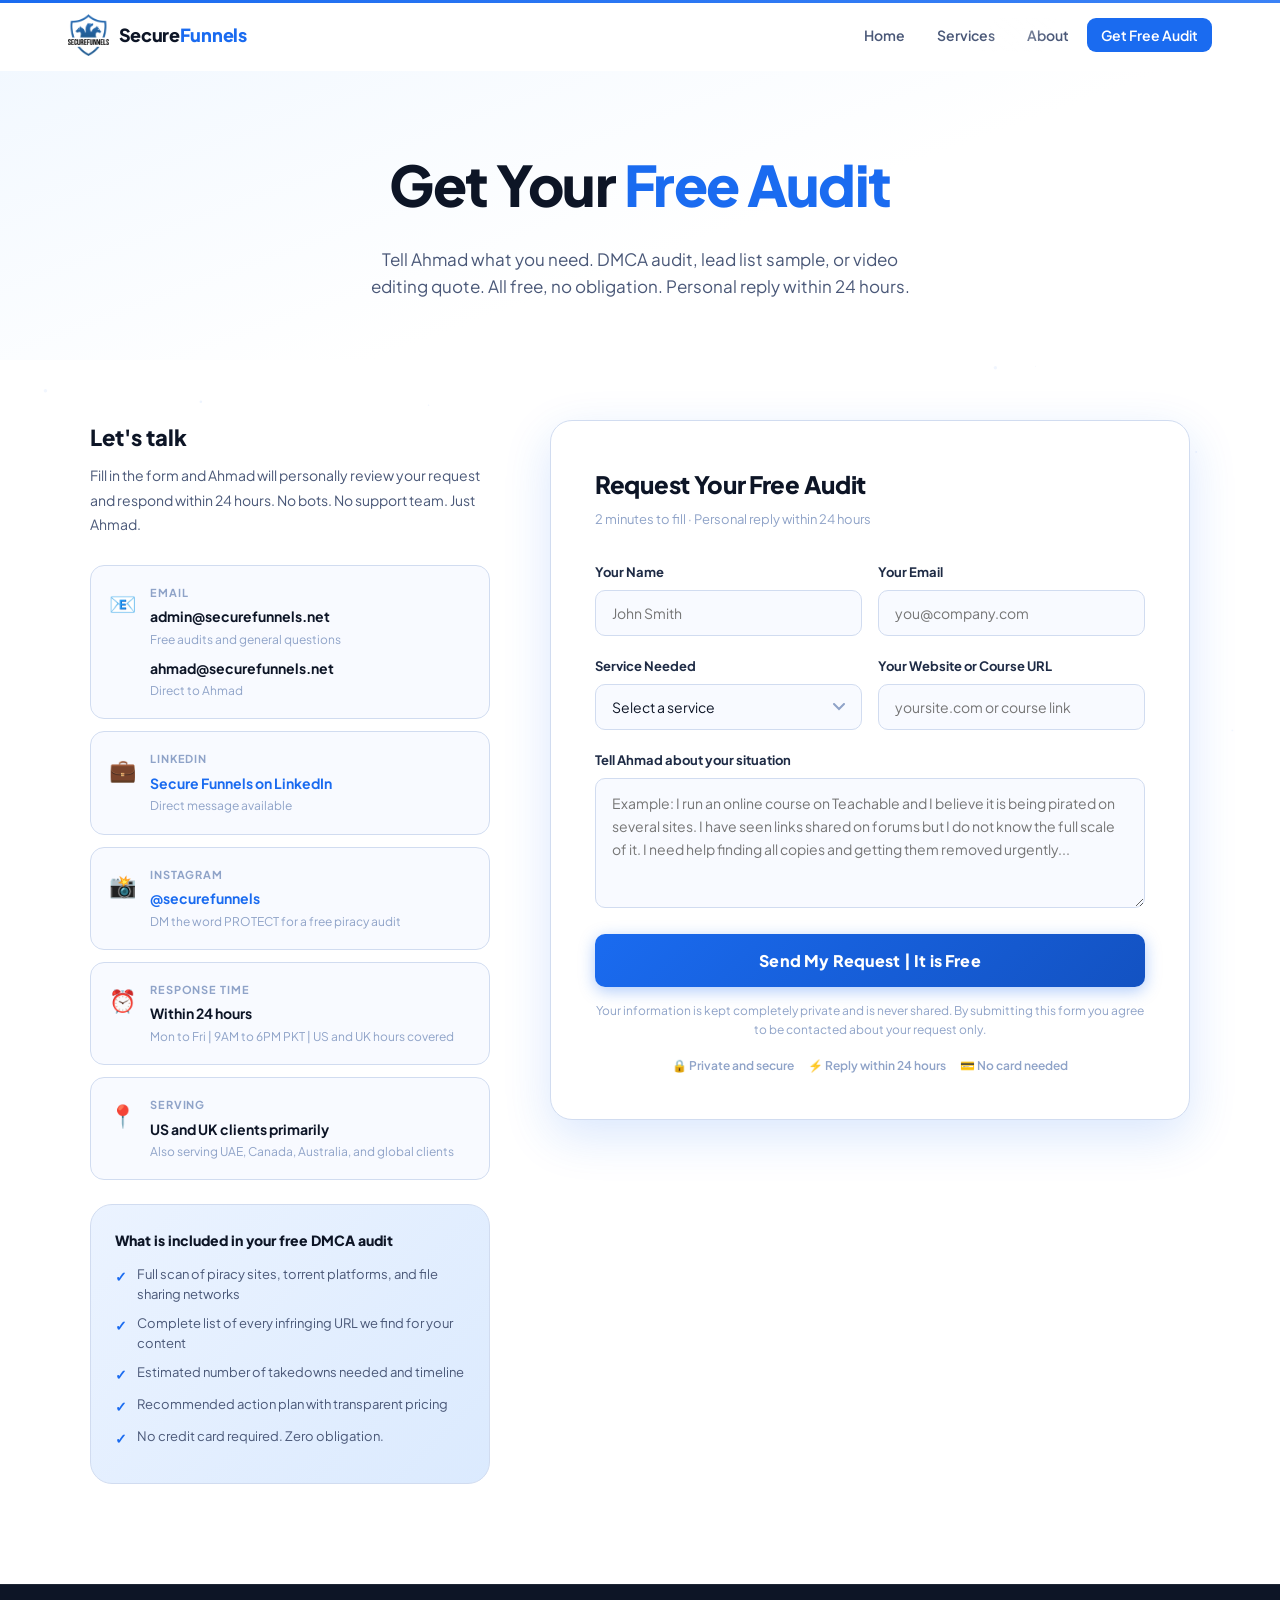
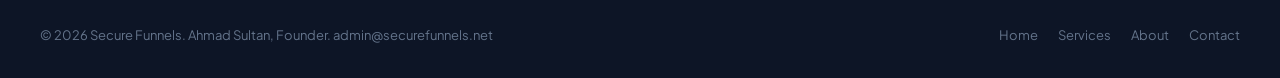
==== contact/index.html @ 9c3a679d "Add files via upload" ====
<!DOCTYPE html>
<html lang="en">
<head>
<meta charset="UTF-8"><meta name="viewport" content="width=device-width, initial-scale=1.0">
<title>Get Free Audit | Secure Funnels</title>
<link rel="canonical" href="https://securefunnels.net/contact/">
<link rel="icon" type="image/png" href="/static/img/favicon.png">
<link rel="apple-touch-icon" href="/static/img/apple-touch-icon.png">
<meta name="theme-color" content="#1A6BF0">
<meta property="og:type" content="website">
<meta property="og:site_name" content="Secure Funnels">
<meta property="og:title" content="Get Free Audit | Secure Funnels">
<meta property="og:description" content="Contact Ahmad Sultan at Secure Funnels. Get a free DMCA audit, request a lead list sample, or ask about video editing. Personal reply within 24 hours.">
<meta property="og:url" content="https://securefunnels.net/contact/">
<meta property="og:image" content="https://securefunnels.net/static/img/og-image.jpg">
<meta name="twitter:card" content="summary_large_image">
<link rel="stylesheet" href="/static/css/extra.css">

<meta name="description" content="Contact Ahmad Sultan at Secure Funnels. Get a free DMCA audit, request a lead list sample, or ask about video editing. Personal reply within 24 hours.">
<link href="https://fonts.googleapis.com/css2?family=Plus+Jakarta+Sans:wght@400;500;600;700;800;900&display=swap" rel="stylesheet">
<style>
:root{--blue:#1A6BF0;--blue-dark:#1352C2;--blue-mid:#3B82F6;--blue-light:#EBF3FF;--gray-50:#F8FAFF;--gray-100:#EEF2F8;--gray-200:#D1DCF0;--gray-400:#8FA3C8;--gray-600:#4A5878;--gray-800:#1E2B45;--dark:#0D1526;--radius:14px;--radius-lg:22px;--shadow:0 2px 12px rgba(26,107,240,0.08);--shadow-lg:0 16px 48px rgba(26,107,240,0.16)}
*,*::before,*::after{margin:0;padding:0;box-sizing:border-box}html{scroll-behavior:smooth}body{font-family:'Plus Jakarta Sans',sans-serif;color:var(--gray-800);background:#fff;overflow-x:hidden;line-height:1.6}a{text-decoration:none;color:inherit}img{max-width:100%;height:auto}
#nav{position:fixed;top:0;left:0;right:0;z-index:1000;background:rgba(255,255,255,0.95);backdrop-filter:blur(16px);border-bottom:1px solid transparent;transition:border-color .3s,box-shadow .3s}
#nav.scrolled{border-color:var(--gray-200);box-shadow:var(--shadow)}
.nav-wrap{max-width:1200px;margin:0 auto;padding:0 28px;display:flex;align-items:center;justify-content:space-between;height:70px}
.nav-logo img{height:42px}.nav-links{display:flex;align-items:center;gap:4px;list-style:none}
.nav-links a{font-size:14px;font-weight:600;color:var(--gray-600);padding:8px 14px;border-radius:8px;transition:all .2s}
.nav-links a:hover,.nav-links a.active{color:var(--blue);background:var(--blue-light)}
.nav-cta{background:var(--blue)!important;color:white!important;border-radius:9px!important}
.hamburger{display:none;background:none;border:none;padding:8px;cursor:pointer}
.hamburger span{display:block;width:22px;height:2px;background:var(--dark);margin:5px 0;border-radius:2px;transition:all .3s}
.mobile-nav{display:none;position:fixed;top:70px;left:0;right:0;background:white;border-bottom:1px solid var(--gray-200);padding:12px 20px 20px;z-index:999;flex-direction:column;gap:4px;box-shadow:var(--shadow-lg)}
.mobile-nav.open{display:flex}.mobile-nav a{padding:12px 16px;border-radius:8px;font-weight:600;color:var(--gray-800)}
.mobile-nav .m-cta{background:var(--blue);color:white!important;text-align:center;border-radius:9px;margin-top:8px}

.page-hero{padding:140px 28px 60px;background:linear-gradient(160deg,#F0F7FF 0%,#FFFFFF 60%);text-align:center}
.page-hero h1{font-size:clamp(30px,5vw,56px);font-weight:900;color:var(--dark);letter-spacing:-1.5px;margin-bottom:16px}
.page-hero h1 .hl{color:var(--blue)}
.page-hero p{font-size:17px;color:var(--gray-600);max-width:540px;margin:0 auto}

.contact-section{padding:60px 28px 100px}
.contact-grid{max-width:1100px;margin:0 auto;display:grid;grid-template-columns:1fr 1.6fr;gap:60px;align-items:start}

/* Left side */
.contact-info h3{font-size:22px;font-weight:800;color:var(--dark);margin-bottom:8px}
.contact-info p{font-size:14px;color:var(--gray-600);line-height:1.75;margin-bottom:28px}
.info-card{display:flex;align-items:flex-start;gap:14px;padding:18px;background:var(--gray-50);border:1.5px solid var(--gray-200);border-radius:var(--radius);margin-bottom:12px;transition:all .25s}
.info-card:hover{border-color:var(--blue);background:var(--blue-light)}
.info-icon{font-size:22px;flex-shrink:0;margin-top:2px}
.info-label{font-size:11px;font-weight:700;text-transform:uppercase;letter-spacing:.08em;color:var(--gray-400);margin-bottom:4px}
.info-val{font-size:14px;font-weight:700;color:var(--dark)}
.info-sub{font-size:12px;color:var(--gray-400);margin-top:2px}

.audit-box{background:linear-gradient(135deg,var(--blue-light),#DBEAFE);border:1.5px solid var(--gray-200);border-radius:var(--radius-lg);padding:24px;margin-top:24px}
.audit-box h4{font-size:14px;font-weight:800;color:var(--dark);margin-bottom:14px}
.audit-point{display:flex;align-items:flex-start;gap:10px;margin-bottom:10px;font-size:13px;color:var(--gray-600);line-height:1.5}
.audit-check{color:var(--blue);font-weight:800;flex-shrink:0;font-size:14px;margin-top:1px}

/* Form */
.form-card{background:white;border:1.5px solid var(--gray-200);border-radius:var(--radius-lg);padding:44px;box-shadow:var(--shadow-lg)}
.form-title{font-size:24px;font-weight:800;color:var(--dark);margin-bottom:6px;letter-spacing:-0.3px}
.form-sub{font-size:13px;color:var(--gray-400);margin-bottom:32px}
.form-row{display:grid;grid-template-columns:1fr 1fr;gap:16px}
.form-group{margin-bottom:20px}
label{display:block;font-size:13px;font-weight:700;color:var(--gray-800);margin-bottom:7px}
input,select,textarea{width:100%;padding:13px 16px;border:1.5px solid var(--gray-200);border-radius:10px;font-size:14px;font-family:'Plus Jakarta Sans',sans-serif;color:var(--dark);background:var(--gray-50);transition:all .2s;outline:none;-webkit-appearance:none;appearance:none}
input:focus,select:focus,textarea:focus{border-color:var(--blue);background:white;box-shadow:0 0 0 3px rgba(26,107,240,0.1)}
select{cursor:pointer;background-image:url("data:image/svg+xml,%3Csvg xmlns='http://www.w3.org/2000/svg' width='12' height='8'%3E%3Cpath d='M1 1l5 5 5-5' stroke='%238FA3C8' stroke-width='2' fill='none' stroke-linecap='round'/%3E%3C/svg%3E");background-repeat:no-repeat;background-position:right 16px center;padding-right:40px}
textarea{resize:vertical;min-height:130px;line-height:1.65}
.submit-btn{width:100%;padding:16px;background:linear-gradient(135deg,var(--blue),var(--blue-dark));color:white;font-weight:800;font-size:16px;border:none;border-radius:10px;cursor:pointer;box-shadow:0 4px 16px rgba(26,107,240,0.35);transition:all .25s;font-family:'Plus Jakarta Sans',sans-serif;letter-spacing:0.01em}
.submit-btn:hover{transform:translateY(-2px);box-shadow:0 8px 24px rgba(26,107,240,0.45)}
.form-note{font-size:12px;color:var(--gray-400);text-align:center;margin-top:14px;line-height:1.6}

.success-card{background:#D1FAE5;border:2px solid #6EE7B7;border-radius:var(--radius);padding:28px;text-align:center;margin-bottom:28px}
.success-icon{font-size:48px;margin-bottom:12px}
.success-card h3{font-size:20px;font-weight:800;color:#065F46;margin-bottom:8px}
.success-card p{font-size:14px;color:#047857;line-height:1.65}

footer{background:var(--dark);color:#64748B;padding:40px 28px 32px;border-top:1px solid rgba(255,255,255,0.07)}
.footer-inner{max-width:1200px;margin:0 auto;display:flex;justify-content:space-between;align-items:center;flex-wrap:wrap;gap:20px}
.footer-links{display:flex;gap:20px}.footer-links a{font-size:13px;color:#64748B;transition:color .2s}.footer-links a:hover{color:white}

.reveal{opacity:0;transform:translateY(24px);transition:opacity .7s ease,transform .7s ease}
.reveal.visible{opacity:1;transform:translateY(0)}
.reveal-left{opacity:0;transform:translateX(-30px);transition:opacity .7s ease,transform .7s ease}
.reveal-left.visible{opacity:1;transform:translateX(0)}
.reveal-right{opacity:0;transform:translateX(30px);transition:opacity .7s ease,transform .7s ease}
.reveal-right.visible{opacity:1;transform:translateX(0)}

@media(max-width:900px){.contact-grid{grid-template-columns:1fr;gap:40px}.form-row{grid-template-columns:1fr}}
@media(max-width:768px){.nav-links{display:none}.hamburger{display:block}}

/* ═══════════════════════════════════════
   PREMIUM ANIMATIONS SYSTEM v2
   Smooth on mobile, tablet, desktop
   ═══════════════════════════════════════ */

/* Particle canvas background */
#particle-canvas {
  position: fixed; top: 0; left: 0;
  width: 100%; height: 100%;
  pointer-events: none;
  z-index: 0;
  opacity: 0.35;
}

/* Stagger reveal system */
.s-reveal {
  opacity: 0;
  transform: translateY(30px);
  transition: opacity 0.7s ease, transform 0.7s ease;
}
.s-reveal.in, .js-loaded .s-reveal { opacity: 1; transform: translateY(0); }
.s-reveal-left {
  opacity: 0; transform: translateX(-30px);
  transition: opacity 0.7s ease, transform 0.7s ease;
}
.s-reveal-left.in { opacity: 1 !important; transform: translateX(0) !important; }
.s-reveal-right {
  opacity: 0; transform: translateX(30px);
  transition: opacity 0.7s ease, transform 0.7s ease;
}
.s-reveal-right.in { opacity: 1 !important; transform: translateX(0) !important; }
.s-reveal-scale {
  opacity: 0; transform: scale(0.92);
  transition: opacity 0.6s ease, transform 0.6s ease;
}
.s-reveal-scale.in { opacity: 1 !important; transform: scale(1) !important; }
/* FALLBACK: if JS fails, show everything */
.no-js .s-reveal, .no-js .s-reveal-left, .no-js .s-reveal-right, .no-js .s-reveal-scale {
  opacity: 1 !important; transform: none !important;
}

/* Stagger delays */
.sd-1 { transition-delay: 0.08s; }
.sd-2 { transition-delay: 0.16s; }
.sd-3 { transition-delay: 0.24s; }
.sd-4 { transition-delay: 0.32s; }
.sd-5 { transition-delay: 0.40s; }

/* Shimmer loader on cards */
@keyframes shimmer {
  0% { background-position: -200% 0; }
  100% { background-position: 200% 0; }
}

/* Magnetic hover effect on buttons */
.btn-magnetic {
  transition: transform 0.2s cubic-bezier(0.34,1.56,0.64,1),
              box-shadow 0.2s ease !important;
}

/* Typing cursor blink */
@keyframes blink { 0%,100%{opacity:1} 50%{opacity:0} }
.typing-cursor::after {
  content: '|';
  animation: blink 1s step-end infinite;
  color: var(--blue, #1A6BF0);
  font-weight: 300;
  margin-left: 2px;
}

/* Number count animation */
@keyframes countPop {
  0%   { transform: scale(1); }
  50%  { transform: scale(1.12); }
  100% { transform: scale(1); }
}
.count-pop { animation: countPop 0.4s ease; }

/* Smooth page entrance */
@keyframes pageEnter {
  from { opacity: 0; transform: translateY(16px); }
  to   { opacity: 1; transform: translateY(0); }
}
body > *:not(#particle-canvas) {
  animation: pageEnter 0.5s ease both;
}

/* Card tilt effect (desktop only) */
@media (hover: hover) {
  .tilt-card {
    transition: transform 0.15s ease, box-shadow 0.15s ease;
    will-change: transform;
  }
}

/* Gradient text animation */
@keyframes gradientShift {
  0%   { background-position: 0% 50%; }
  50%  { background-position: 100% 50%; }
  100% { background-position: 0% 50%; }
}
.gradient-text {
  background: linear-gradient(135deg, #1A6BF0, #3B82F6, #1352C2, #1A6BF0);
  background-size: 300% 300%;
  -webkit-background-clip: text;
  -webkit-text-fill-color: transparent;
  background-clip: text;
  animation: gradientShift 4s ease infinite;
}

/* Pulse ring around CTA button */
@keyframes pulseRing {
  0%   { transform: scale(1); opacity: 0.6; }
  100% { transform: scale(1.5); opacity: 0; }
}
.btn-pulse-wrap {
  position: relative; display: inline-block;
}
.btn-pulse-wrap::before {
  content: '';
  position: absolute; inset: -4px;
  border-radius: inherit;
  border: 2px solid rgba(26,107,240,0.5);
  animation: pulseRing 2s ease-out infinite;
  pointer-events: none;
}

/* Line draw animation for section dividers */
@keyframes lineDraw {
  from { width: 0; } to { width: 100%; }
}
.line-draw {
  height: 2px; background: linear-gradient(90deg, var(--blue,#1A6BF0), transparent);
  animation: lineDraw 1.2s ease both;
  transform-origin: left;
}

/* Floating badge animation */
@keyframes floatBadge {
  0%,100% { transform: translateY(0) rotate(-1deg); }
  50%      { transform: translateY(-8px) rotate(1deg); }
}
.float-badge {
  animation: floatBadge 4s ease-in-out infinite;
}

/* Stats counter pop */
.stat-num-anim {
  display: inline-block;
  transition: transform 0.3s ease;
}

/* Smooth scroll progress bar */
#scroll-progress {
  position: fixed; top: 0; left: 0; right: 0;
  height: 3px;
  background: linear-gradient(90deg, #1A6BF0, #3B82F6);
  z-index: 9999;
  transform-origin: left;
  transform: scaleX(0);
  transition: transform 0.1s linear;
}

/* Mobile optimizations */
@media (max-width: 768px) {
  .s-reveal, .s-reveal-left, .s-reveal-right {
    transform: translateY(20px) !important;
    transition-duration: 0.5s !important;
  }
  .s-reveal-left, .s-reveal-right {
    transform: translateY(20px) !important;
  }
  #particle-canvas { opacity: 0.15; }
}

/* Reduce motion for accessibility */
@media (prefers-reduced-motion: reduce) {
  *, *::before, *::after {
    animation-duration: 0.01ms !important;
    transition-duration: 0.01ms !important;
  }
}

</style>
<!-- Google Analytics -->
<script async src="https://www.googletagmanager.com/gtag/js?id=G-55MFRMV5G6"></script>
<script>
  window.dataLayer = window.dataLayer || [];
  function gtag(){dataLayer.push(arguments);}
  gtag('js', new Date());
  gtag('config', 'G-55MFRMV5G6');
</script>
<!-- Meta Pixel Code -->
<script>
!function(f,b,e,v,n,t,s)
{if(f.fbq)return;n=f.fbq=function(){n.callMethod?
n.callMethod.apply(n,arguments):n.queue.push(arguments)};
if(!f._fbq)f._fbq=n;n.push=n;n.loaded=!0;n.version='2.0';
n.queue=[];t=b.createElement(e);t.async=!0;
t.src=v;s=b.getElementsByTagName(e)[0];
s.parentNode.insertBefore(t,s)}(window, document,'script',
'https://connect.facebook.net/en_US/fbevents.js');
fbq('init', '2196007570863775');
fbq('track', 'PageView');
</script>
<noscript><img height="1" width="1" style="display:none"
src="https://www.facebook.com/tr?id=2196007570863775&ev=PageView&noscript=1"
/></noscript>
<!-- End Meta Pixel Code -->
<script>try{var p=new URLSearchParams(location.search),o={};['utm_source','utm_medium','utm_campaign','utm_content','fbclid'].forEach(function(k){if(p.get(k))o[k]=p.get(k)});if(Object.keys(o).length)sessionStorage.setItem('sf_utm',JSON.stringify(o));}catch(e){}</script>
</head>
<body>
<nav id="nav">
  <div class="nav-wrap">
    <a href="/" class="brand nav-logo" aria-label="Secure Funnels home"><img src="/static/img/logo.png" alt="Secure Funnels logo" width="42" height="44"><span class="brand-name">Secure<b>Funnels</b></span></a>
    <ul class="nav-links">
      <li><a href="/">Home</a></li><li><a href="/services/">Services</a></li>
      <li><a href="/about/">About</a></li>
      <li><a href="/contact/" class="nav-cta active">Get Free Audit</a></li>
    </ul>
    <button class="hamburger" id="ham"><span></span><span></span><span></span></button>
  </div>
</nav>
<div class="mobile-nav" id="mobileNav">
  <a href="/">Home</a><a href="/services/">Services</a><a href="/about/">About</a>
  <a href="/contact/" class="m-cta">Get Free Audit</a>
</div>

<div class="page-hero">
  <h1>Get Your <span class="hl">Free Audit</span></h1>
  <p>Tell Ahmad what you need. DMCA audit, lead list sample, or video editing quote. All free, no obligation. Personal reply within 24 hours.</p>
</div>

<div class="contact-section" id="form">
  <div class="contact-grid">
    <!-- LEFT -->
    <div class="contact-info s-reveal-left">
      <h3>Let's talk</h3>
      <p>Fill in the form and Ahmad will personally review your request and respond within 24 hours. No bots. No support team. Just Ahmad.</p>

      <div class="info-card">
        <div class="info-icon">📧</div>
        <div><div class="info-label">Email</div><div class="info-val"><a class="mail" href="mailto:admin@securefunnels.net">admin@securefunnels.net</a></div><div class="info-sub">Free audits and general questions</div><div class="info-val" style="margin-top:8px"><a class="mail" href="mailto:ahmad@securefunnels.net">ahmad@securefunnels.net</a></div><div class="info-sub">Direct to Ahmad</div></div>
      </div>
      <div class="info-card">
        <div class="info-icon">💼</div>
        <div><div class="info-label">LinkedIn</div><div class="info-val"><a href="https://www.linkedin.com/company/107923376/" target="_blank" rel="noopener" style="color:var(--blue);font-weight:700">Secure Funnels on LinkedIn</a></div><div class="info-sub">Direct message available</div></div>
      </div>
      <div class="info-card">
        <div class="info-icon">📸</div>
        <div><div class="info-label">Instagram</div><div class="info-val"><a href="https://www.instagram.com/securefunnels/" target="_blank" rel="noopener" style="color:var(--blue);font-weight:700">@securefunnels</a></div><div class="info-sub">DM the word PROTECT for a free piracy audit</div></div>
      </div>
      <div class="info-card">
        <div class="info-icon">⏰</div>
        <div><div class="info-label">Response Time</div><div class="info-val">Within 24 hours</div><div class="info-sub">Mon to Fri  |  9AM to 6PM PKT  |  US and UK hours covered</div></div>
      </div>
      <div class="info-card">
        <div class="info-icon">📍</div>
        <div><div class="info-label">Serving</div><div class="info-val">US and UK clients primarily</div><div class="info-sub">Also serving UAE, Canada, Australia, and global clients</div></div>
      </div>

      <div class="audit-box">
        <h4>What is included in your free DMCA audit</h4>
        <div class="audit-point"><span class="audit-check">✓</span><span>Full scan of piracy sites, torrent platforms, and file sharing networks</span></div>
        <div class="audit-point"><span class="audit-check">✓</span><span>Complete list of every infringing URL we find for your content</span></div>
        <div class="audit-point"><span class="audit-check">✓</span><span>Estimated number of takedowns needed and timeline</span></div>
        <div class="audit-point"><span class="audit-check">✓</span><span>Recommended action plan with transparent pricing</span></div>
        <div class="audit-point"><span class="audit-check">✓</span><span>No credit card required. Zero obligation.</span></div>
      </div>
    </div>

    <!-- RIGHT: FORM -->
    <div class="form-card s-reveal-right">

      <div class="form-title">Request Your Free Audit</div>
      <div class="form-sub">2 minutes to fill · Personal reply within 24 hours</div>

      <form id="auditForm" novalidate>
        <input type="checkbox" name="botcheck" class="hp" tabindex="-1" autocomplete="off">
        <div class="form-row">
          <div class="form-group">
            <label for="name">Your Name</label>
            <input type="text" id="name" name="name" placeholder="John Smith" required>
          </div>
          <div class="form-group">
            <label for="email">Your Email</label>
            <input type="email" id="email" name="email" placeholder="you@company.com" required>
          </div>
        </div>
        <div class="form-row">
          <div class="form-group">
            <label for="service">Service Needed</label>
            <select id="service" name="service" required>
              <option value="" disabled selected>Select a service</option>
              <option value="DMCA Takedown - Free Audit">DMCA Takedown · Free Audit</option>
              <option value="B2B Lead Generation">B2B Lead Generation</option>
              <option value="Video Editing">Video Editing</option>
              <option value="Multiple Services">Multiple Services</option>
              <option value="Not sure">Not Sure · Let Ahmad Advise</option>
            </select>
          </div>
          <div class="form-group">
            <label for="website">Your Website or Course URL</label>
            <input type="text" id="website" name="website" placeholder="yoursite.com or course link" inputmode="url">
          </div>
        </div>
        <div class="form-group">
          <label for="message">Tell Ahmad about your situation</label>
          <textarea id="message" name="message" placeholder="Example: I run an online course on Teachable and I believe it is being pirated on several sites. I have seen links shared on forums but I do not know the full scale of it. I need help finding all copies and getting them removed urgently..." required></textarea>
        </div>
        <button type="submit" class="submit-btn" id="submitBtn">Send My Request  |  It is Free</button>
        <div class="form-status" id="formStatus" role="alert"></div>
        <p class="form-note">Your information is kept completely private and is never shared. By submitting this form you agree to be contacted about your request only.</p>
      <div class="trust-row"><span>🔒 Private and secure</span><span>⚡ Reply within 24 hours</span><span>💳 No card needed</span></div>
      </form>
    </div>
  </div>
</div>

<footer>
  <div class="footer-inner">
    <div style="font-size:13px">© 2026 Secure Funnels. Ahmad Sultan, Founder. <a class="mail" href="mailto:admin@securefunnels.net">admin@securefunnels.net</a></div>
    <div class="footer-links">
      <a href="/">Home</a><a href="/services/">Services</a>
      <a href="/about/">About</a><a href="/contact/">Contact</a>
    </div>
  </div>
</footer>

<script>
window.addEventListener('scroll',()=>{document.getElementById('nav').classList.toggle('scrolled',window.scrollY>20)})
const ham=document.getElementById('ham'),mob=document.getElementById('mobileNav')
ham.addEventListener('click',()=>{
  mob.classList.toggle('open')
  const s=ham.querySelectorAll('span')
  if(mob.classList.contains('open')){s[0].style.transform='rotate(45deg) translate(5px,5px)';s[1].style.opacity='0';s[2].style.transform='rotate(-45deg) translate(5px,-5px)'}
  else{s[0].style.transform='';s[1].style.opacity='';s[2].style.transform=''}
})
const ro=new IntersectionObserver(entries=>{entries.forEach(e=>{if(e.isIntersecting){e.target.classList.add('visible');ro.unobserve(e.target)}})},{threshold:0.08,rootMargin:'0px 0px -40px 0px'})
document.querySelectorAll('.reveal,.reveal-left,.reveal-right').forEach(el=>ro.observe(el))
setTimeout(function(){document.querySelectorAll('.reveal,.reveal-left,.reveal-right,.s-reveal,.s-reveal-left,.s-reveal-right').forEach(function(el){el.classList.add('visible');el.classList.add('in')})},600)
// Scroll to form if success or hash
if(window.location.hash==='#form')setTimeout(()=>document.getElementById('form').scrollIntoView({behavior:'smooth'}),300)
</script>

<div id="scroll-progress" style="position:fixed;top:0;left:0;right:0;height:3px;background:linear-gradient(90deg,#1A6BF0,#3B82F6);z-index:9999;transform-origin:left;transform:scaleX(0);transition:transform 0.1s linear"></div>

<script>
(function() {
  'use strict';

  // ── GUARANTEED: show all content after 400ms no matter what
  document.body.classList.add('js-ready');
  setTimeout(function() {
    document.body.classList.add('show-all');
    document.querySelectorAll('.s-reveal,.s-reveal-left,.s-reveal-right,.s-reveal-scale').forEach(function(el) {
      el.style.opacity = '1';
      el.style.transform = 'none';
    });
  }, 400);

  // ── SCROLL PROGRESS BAR
  var prog = document.getElementById('scroll-progress');
  window.addEventListener('scroll', function() {
    var max = document.documentElement.scrollHeight - window.innerHeight;
    var pct = max > 0 ? window.scrollY / max : 0;
    if (prog) prog.style.transform = 'scaleX(' + pct + ')';
  }, { passive: true });

  // ── NAV scroll
  var nav = document.getElementById('nav');
  if (nav) {
    window.addEventListener('scroll', function() {
      nav.classList.toggle('scrolled', window.scrollY > 30);
    }, { passive: true });
  }

  // ── INTERSECTION OBSERVER for reveal animations
  if ('IntersectionObserver' in window) {
    var ro = new IntersectionObserver(function(entries) {
      entries.forEach(function(e) {
        if (e.isIntersecting) {
          e.target.classList.add('in');
          e.target.style.opacity = '1';
          e.target.style.transform = 'none';
          ro.unobserve(e.target);
        }
      });
    }, { threshold: 0.05, rootMargin: '0px 0px -30px 0px' });
    document.querySelectorAll('.s-reveal,.s-reveal-left,.s-reveal-right,.s-reveal-scale').forEach(function(el) {
      ro.observe(el);
    });
  }

  // ── PARTICLE CANVAS
  try {
    var canvas = document.createElement('canvas');
    canvas.id = 'particle-canvas';
    canvas.style.cssText = 'position:fixed;top:0;left:0;width:100%;height:100%;pointer-events:none;z-index:0;opacity:0.2';
    document.body.insertBefore(canvas, document.body.firstChild);
    var ctx = canvas.getContext('2d');
    var W, H, particles = [];
    var isMobile = window.innerWidth < 768;
    var NUM = isMobile ? 12 : 28;
    function resize() { W = canvas.width = window.innerWidth; H = canvas.height = window.innerHeight; }
    resize();
    window.addEventListener('resize', resize, { passive: true });
    for (var i = 0; i < NUM; i++) {
      particles.push({ x: Math.random()*W, y: Math.random()*H, r: Math.random()*1.5+0.3, dx: (Math.random()-0.5)*0.25, dy: -(Math.random()*0.3+0.1), o: Math.random()*0.35+0.05 });
    }
    function drawP() {
      ctx.clearRect(0,0,W,H);
      particles.forEach(function(p) {
        ctx.beginPath(); ctx.arc(p.x,p.y,p.r,0,Math.PI*2);
        ctx.fillStyle='rgba(26,107,240,'+p.o+')'; ctx.fill();
        p.x+=p.dx; p.y+=p.dy;
        if(p.y<-5){p.y=H+5;p.x=Math.random()*W;}
        if(p.x<0)p.x=W; if(p.x>W)p.x=0;
      });
      requestAnimationFrame(drawP);
    }
    drawP();
  } catch(e) {}

  // ── COUNTER ANIMATION
  function animCount(el) {
    var target = parseFloat(el.dataset.count);
    if (isNaN(target)) return;
    var suffix = el.dataset.suffix || '';
    var dur = 1400, start = performance.now();
    var isInt = Number.isInteger(target);
    function step(now) {
      var pct = Math.min((now-start)/dur, 1);
      var ease = 1 - Math.pow(1-pct, 3);
      var val = target * ease;
      el.textContent = (isInt ? Math.floor(val) : val.toFixed(1)) + suffix;
      if (pct < 1) requestAnimationFrame(step);
      else el.textContent = (isInt ? target : target.toFixed(1)) + suffix;
    }
    requestAnimationFrame(step);
  }
  if ('IntersectionObserver' in window) {
    var co = new IntersectionObserver(function(entries) {
      entries.forEach(function(e) {
        if (e.isIntersecting && e.target.dataset.count) {
          animCount(e.target); co.unobserve(e.target);
        }
      });
    }, { threshold: 0.5 });
    document.querySelectorAll('[data-count]').forEach(function(el) { co.observe(el); });
  }

  // ── MAGNETIC BUTTONS (desktop)
  if (window.matchMedia('(hover:hover)').matches) {
    document.querySelectorAll('.btn-magnetic').forEach(function(btn) {
      btn.addEventListener('mousemove', function(e) {
        var r = btn.getBoundingClientRect();
        var x = e.clientX - r.left - r.width/2;
        var y = e.clientY - r.top - r.height/2;
        btn.style.transform = 'translate('+x*0.15+'px,'+y*0.15+'px) scale(1.02)';
      });
      btn.addEventListener('mouseleave', function() { btn.style.transform = ''; });
    });
  }

  // ── CARD TILT (desktop only)
  if (window.matchMedia('(hover:hover)').matches && window.innerWidth > 768) {
    document.querySelectorAll('.tilt-card').forEach(function(card) {
      card.addEventListener('mousemove', function(e) {
        var r = card.getBoundingClientRect();
        var x = (e.clientX-r.left)/r.width - 0.5;
        var y = (e.clientY-r.top)/r.height - 0.5;
        card.style.transform = 'perspective(800px) rotateY('+x*5+'deg) rotateX('+(-y*5)+'deg) scale(1.01)';
      });
      card.addEventListener('mouseleave', function() { card.style.transform = ''; });
    });
  }

  // ── HAMBURGER MENU
  var ham = document.getElementById('ham');
  var mob = document.getElementById('mobileNav');
  if (ham && mob) {
    ham.addEventListener('click', function() {
      mob.classList.toggle('open');
      var s = ham.querySelectorAll('span');
      if (mob.classList.contains('open')) {
        s[0].style.transform='rotate(45deg) translate(5px,5px)';
        s[1].style.opacity='0';
        s[2].style.transform='rotate(-45deg) translate(5px,-5px)';
      } else {
        s[0].style.transform=''; s[1].style.opacity=''; s[2].style.transform='';
      }
    });
    document.querySelectorAll('.mobile-nav a').forEach(function(a) {
      a.addEventListener('click', function() {
        mob.classList.remove('open');
        ham.querySelectorAll('span').forEach(function(s){s.style.transform='';s.style.opacity='';});
      });
    });
  }

  // ── FAQ ACCORDION
  document.querySelectorAll('.faq-q').forEach(function(q) {
    q.addEventListener('click', function() {
      var item = q.parentElement;
      var wasOpen = item.classList.contains('open');
      document.querySelectorAll('.faq-item').forEach(function(i){i.classList.remove('open');});
      if (!wasOpen) item.classList.add('open');
    });
  });

})();
</script>
<script src="/static/js/extra.js" defer></script>
<script src="/static/js/config.js"></script>
<script>
(function(){
  var f=document.getElementById('auditForm'),btn=document.getElementById('submitBtn'),st=document.getElementById('formStatus');
  var EMAIL='admin@securefunnels.net';
  function err(m){st.className='form-status err';st.innerHTML=m;}
  var startedTracked=false;
  f.addEventListener('focusin',function(){ if(!startedTracked){startedTracked=true; try{fbq('trackCustom','FormStart');}catch(e){} } });
  f.addEventListener('submit',function(e){
    e.preventDefault(); st.className='form-status';
    var name=f.name.value.trim(), email=f.email.value.trim(), msg=f.message.value.trim(), svc=f.service.value;
    if(!name||!email||!msg||!svc){ err('Please fill in your name, email, the service you need and a short message.'); return; }
    if(!/^[^@\s]+@[^@\s]+\.[^@\s]+$/.test(email)){ err('Please check your email address.'); return; }
    var key=window.SF_FORM_KEY||'';
    if(!key||key.indexOf('PASTE')===0){ err('The form is not connected yet. Please email us at <a href="mailto:'+EMAIL+'" style="font-weight:700;text-decoration:underline">'+EMAIL+'</a>.'); return; }
    btn.disabled=true; var old=btn.textContent; btn.textContent='Sending...';
    var data={access_key:key,subject:'New Free Audit Request: '+svc+' ('+name+')',from_name:'Secure Funnels Website',
      name:name,email:email,service:svc,website:f.website.value.trim(),message:msg,
      page:location.href,botcheck:f.botcheck.checked};
    try{ var p=new URLSearchParams(location.search); ['utm_source','utm_medium','utm_campaign','utm_content','fbclid'].forEach(function(k){ if(p.get(k)) data[k]=p.get(k); }); var ls=sessionStorage.getItem('sf_utm'); if(ls){ Object.assign(data, JSON.parse(ls)); } }catch(x){}
    fetch('https://api.web3forms.com/submit',{method:'POST',headers:{'Content-Type':'application/json',Accept:'application/json'},body:JSON.stringify(data)})
      .then(function(r){return r.json();})
      .then(function(j){
        if(j.success){ try{sessionStorage.setItem('sf_lead','1');}catch(x){} location.href='/thank-you/'; }
        else { throw new Error(j.message||'failed'); }
      })
      .catch(function(){ btn.disabled=false; btn.textContent=old;
        err('Sorry, something went wrong. Please try again, or email us at <a href="mailto:'+EMAIL+'" style="font-weight:700;text-decoration:underline">'+EMAIL+'</a>.'); });
  });
})();
</script>
</body>
</html>
---- static/css/extra.css ----
/* Secure Funnels — shared upgrades (brand, proof, reviews, lightbox, mobile CTA, form) */

/* Brand lockup in nav and footer */
.brand{display:flex;align-items:center;gap:10px;text-decoration:none}
.brand img{height:44px;width:auto;display:block}
.brand-name{font-weight:800;font-size:18px;letter-spacing:-0.3px;color:var(--dark,#0D1526);line-height:1}
.brand-name b{color:var(--blue,#1A6BF0);font-weight:800}
footer .brand-name{color:#fff}
footer .brand img{height:40px;background:#fff;border-radius:10px;padding:4px}

/* Photos — keep faces framed well on every screen */
.photo-container img,.about-img img{object-position:center 18%}

/* Proof cards (tracking sheets) */
.proof-card-img{height:240px!important;object-fit:cover;object-position:left top!important;cursor:zoom-in;background:#fff}
.proof-zoom-hint{display:inline-flex;align-items:center;gap:6px;font-size:12px;font-weight:700;color:#93C5FD;margin-top:12px}

/* Reviews wall (masonry) */
.reviews-wall{max-width:1200px;margin:56px auto 0;column-count:3;column-gap:22px}
.reviews-wall>*{break-inside:avoid;margin-bottom:22px;display:block}
.rv{background:#fff;border:1.5px solid var(--gray-200,#D1DCF0);border-radius:var(--radius-lg,22px);padding:28px;position:relative;overflow:hidden;transition:transform .25s,box-shadow .25s,border-color .25s}
.rv:hover{transform:translateY(-3px);box-shadow:var(--shadow-lg);border-color:var(--blue,#1A6BF0)}
.rv.featured{background:linear-gradient(135deg,var(--blue-light,#EBF3FF),#fff);border-color:var(--blue,#1A6BF0)}
.rv-badge{display:inline-flex;align-items:center;gap:6px;background:var(--blue,#1A6BF0);color:#fff;font-size:11px;font-weight:700;padding:4px 12px;border-radius:20px;margin-bottom:14px}
.rv-badge.green{background:#10B981}
.rv .stars{color:#FBBF24;font-size:16px;letter-spacing:2px;margin-bottom:14px}
.rv-quote{font-size:14.5px;color:var(--gray-600,#4A5878);line-height:1.8;font-style:italic;margin-bottom:20px}
.rv-author{display:flex;align-items:center;gap:12px}
.rv-avatar{width:44px;height:44px;border-radius:50%;background:linear-gradient(135deg,var(--blue,#1A6BF0),var(--blue-mid,#3B82F6));display:flex;align-items:center;justify-content:center;color:#fff;font-weight:800;font-size:16px;flex-shrink:0}
.rv-name{font-weight:800;font-size:14px;color:var(--dark,#0D1526)}
.rv-role{font-size:12px;color:var(--gray-400,#8FA3C8);margin-top:2px}
.rv-shot{background:#fff;border:1.5px solid var(--gray-200,#D1DCF0);border-radius:var(--radius-lg,22px);overflow:hidden;transition:transform .25s,box-shadow .25s}
.rv-shot:hover{transform:translateY(-3px);box-shadow:var(--shadow-lg)}
.rv-shot img{width:100%;height:auto;display:block;cursor:zoom-in}
.rv-shot figcaption{padding:12px 16px;font-size:12px;font-weight:600;color:var(--gray-600,#4A5878);display:flex;align-items:center;gap:8px;border-top:1px solid var(--gray-100,#EEF2F8)}
.rv-shot figcaption .dot{width:8px;height:8px;border-radius:50%;background:#10B981;flex-shrink:0}
.dark .rv{background:rgba(255,255,255,.05);border-color:rgba(255,255,255,.1)}
.dark .rv.featured{background:linear-gradient(135deg,rgba(26,107,240,.22),rgba(59,130,246,.08));border-color:rgba(26,107,240,.45)}
.dark .rv-quote{color:#CBD5E1}.dark .rv-name{color:#fff}
.dark .rv-shot{border-color:rgba(255,255,255,.1)}
@media(max-width:1024px){.reviews-wall{column-count:2}}
@media(max-width:640px){.reviews-wall{column-count:1}}

/* Lightbox for screenshots */
.lb{position:fixed;inset:0;background:rgba(8,13,26,.92);z-index:10000;display:none;align-items:center;justify-content:center;padding:24px;cursor:zoom-out}
.lb.open{display:flex}
.lb img{max-width:min(1400px,100%);max-height:90vh;border-radius:12px;box-shadow:0 30px 80px rgba(0,0,0,.5);background:#fff}
.lb-close{position:absolute;top:16px;right:20px;color:#fff;font-size:32px;line-height:1;background:none;border:none;cursor:pointer}

/* Sticky mobile CTA (hidden on contact page) */
.m-sticky{display:none}
@media(max-width:768px){
  .m-sticky{display:flex;position:fixed;left:12px;right:12px;bottom:12px;z-index:998;gap:10px;transform:translateY(120%);transition:transform .3s ease}
  .m-sticky.show{transform:translateY(0)}
  .m-sticky a{flex:1;text-align:center;padding:14px;border-radius:12px;font-weight:800;font-size:15px;background:var(--blue,#1A6BF0);color:#fff;box-shadow:0 10px 30px rgba(26,107,240,.45)}
  body.has-sticky footer{padding-bottom:96px}
}

/* Contact form states */
.form-status{display:none;margin-top:14px;padding:14px 16px;border-radius:10px;font-size:14px;line-height:1.6}
.form-status.err{display:block;background:#FEF2F2;border:1.5px solid #FCA5A5;color:#991B1B}
.submit-btn[disabled]{opacity:.7;cursor:wait;transform:none!important}
.hp{position:absolute!important;left:-9999px!important;width:1px;height:1px;overflow:hidden}
.trust-row{display:flex;gap:14px;flex-wrap:wrap;justify-content:center;margin-top:16px}
.trust-row span{font-size:12px;color:var(--gray-400,#8FA3C8);font-weight:600;display:inline-flex;align-items:center;gap:6px}

/* Small polish */
a.mail{color:inherit;text-decoration:none}
a.mail:hover{color:var(--blue,#1A6BF0)}

/* Fix: on phones the old animation rule kept headings pushed down 20px */
body.show-all .s-reveal,body.show-all .s-reveal-left,body.show-all .s-reveal-right,body.show-all .s-reveal-scale,
body .s-reveal.in,body .s-reveal-left.in,body .s-reveal-right.in{opacity:1!important;transform:none!important}

/* ── Reel showcase (Video Editing) ── */
.reel-box{display:grid;grid-template-columns:auto 1fr;gap:28px;align-items:center}
.reel-phone{position:relative;width:240px;aspect-ratio:9/16;max-width:100%;border-radius:30px;padding:8px;background:#0D1526;box-shadow:0 24px 60px rgba(234,88,12,.25),0 0 0 1px rgba(0,0,0,.06);animation:reelFloat 6s ease-in-out infinite}
.reel-phone video{width:100%;height:100%;object-fit:cover;border-radius:23px;display:block;background:#0D1526}
.reel-phone::before{content:'';position:absolute;top:14px;left:50%;transform:translateX(-50%);width:64px;height:6px;border-radius:6px;background:rgba(255,255,255,.18);z-index:2}
.reel-sound{position:absolute;left:50%;bottom:22px;transform:translateX(-50%);background:rgba(13,21,38,.82);color:#fff;border:1px solid rgba(255,255,255,.2);border-radius:999px;padding:8px 14px;font:700 12px/1 'Plus Jakarta Sans',system-ui,sans-serif;cursor:pointer;white-space:nowrap;backdrop-filter:blur(6px);transition:opacity .3s,transform .2s}
.reel-sound:hover{transform:translateX(-50%) scale(1.05)}
.reel-sound.hide{opacity:0;pointer-events:none}
.reel-side{min-width:0}
.reel-tag{display:inline-block;font-size:11px;font-weight:800;text-transform:uppercase;letter-spacing:.1em;color:#9A3412;background:#fff;border:1.5px solid #FED7AA;border-radius:999px;padding:5px 12px;margin-bottom:12px}
.reel-title{font-size:20px;font-weight:800;color:var(--dark,#0D1526);margin-bottom:12px}
.reel-points{list-style:none;display:grid;gap:8px;margin-bottom:18px}
.reel-points li{display:flex;gap:10px;font-size:14px;color:var(--gray-600,#4A5878)}
.reel-points li::before{content:'✓';color:#EA580C;font-weight:800}
.reel-times{background:#fff;border:1.5px solid #FED7AA;border-radius:12px;padding:6px 16px}
@keyframes reelFloat{0%,100%{transform:translateY(0)}50%{transform:translateY(-8px)}}
@media(max-width:640px){.reel-box{grid-template-columns:1fr;justify-items:center}.reel-phone{width:min(260px,100%)}.reel-side{width:100%}}

/* ── Motion upgrades ── */
/* Smooth page-to-page transition in modern browsers; the logo stays put */
@view-transition{navigation:auto}
::view-transition-old(root){animation:sfOut .22s ease both}
::view-transition-new(root){animation:sfIn .32s ease both}
@keyframes sfOut{to{opacity:0;transform:translateY(-6px)}}
@keyframes sfIn{from{opacity:0;transform:translateY(10px)}}
#nav{view-transition-name:sf-nav}

/* Cards and reviews rise in as you scroll (only when JS is running) */
.fx-ready .fx{opacity:0;transform:translateY(22px) scale(.985);transition:opacity .6s ease,transform .6s cubic-bezier(.2,.7,.2,1)}
.fx-ready .fx.fx-in{opacity:1;transform:none}

/* Light sweep across the main buttons */
.btn-blue,.submit-btn,.nav-cta,.m-sticky a{position:relative;overflow:hidden}
.btn-blue::after,.submit-btn::after,.nav-cta::after,.m-sticky a::after{content:'';position:absolute;top:0;left:-80%;width:50%;height:100%;background:linear-gradient(100deg,transparent,rgba(255,255,255,.35),transparent);transform:skewX(-20deg);pointer-events:none}
.btn-blue:hover::after,.submit-btn:hover::after,.nav-cta:hover::after{animation:sweep .7s ease}
.m-sticky.show a::after{animation:sweep 1.2s ease 1.2s 2}
@keyframes sweep{to{left:130%}}

/* Gentle zoom on proof screenshots */
.proof-card{overflow:hidden}
.proof-card-img{transition:transform .5s ease}
.proof-card:hover .proof-card-img{transform:scale(1.03)}

/* Hero word "Protecting" shimmers once on load */
.hero h1 .hl{background:linear-gradient(90deg,#1A6BF0 0%,#1A6BF0 40%,#7DB3FF 50%,#1A6BF0 60%,#1A6BF0 100%);background-size:250% 100%;-webkit-background-clip:text;background-clip:text;-webkit-text-fill-color:transparent;animation:shine 2.4s ease .9s 1 both}
@keyframes shine{from{background-position:100% 0}to{background-position:0 0}}

@media (prefers-reduced-motion: reduce){
  .fx-ready .fx{opacity:1!important;transform:none!important}
  .reel-phone{animation:none}
  ::view-transition-old(root),::view-transition-new(root){animation:none}
}
.reel-box{gap:24px}
.reel-phone{width:220px}
.reel-tag{white-space:nowrap}
.reel-times .stat-row{gap:10px;padding:10px 0}
.reel-times .stat-label{flex:1;font-size:12.5px;line-height:1.4}
.reel-times .stat-row span:last-child{white-space:nowrap;font-size:13.5px}
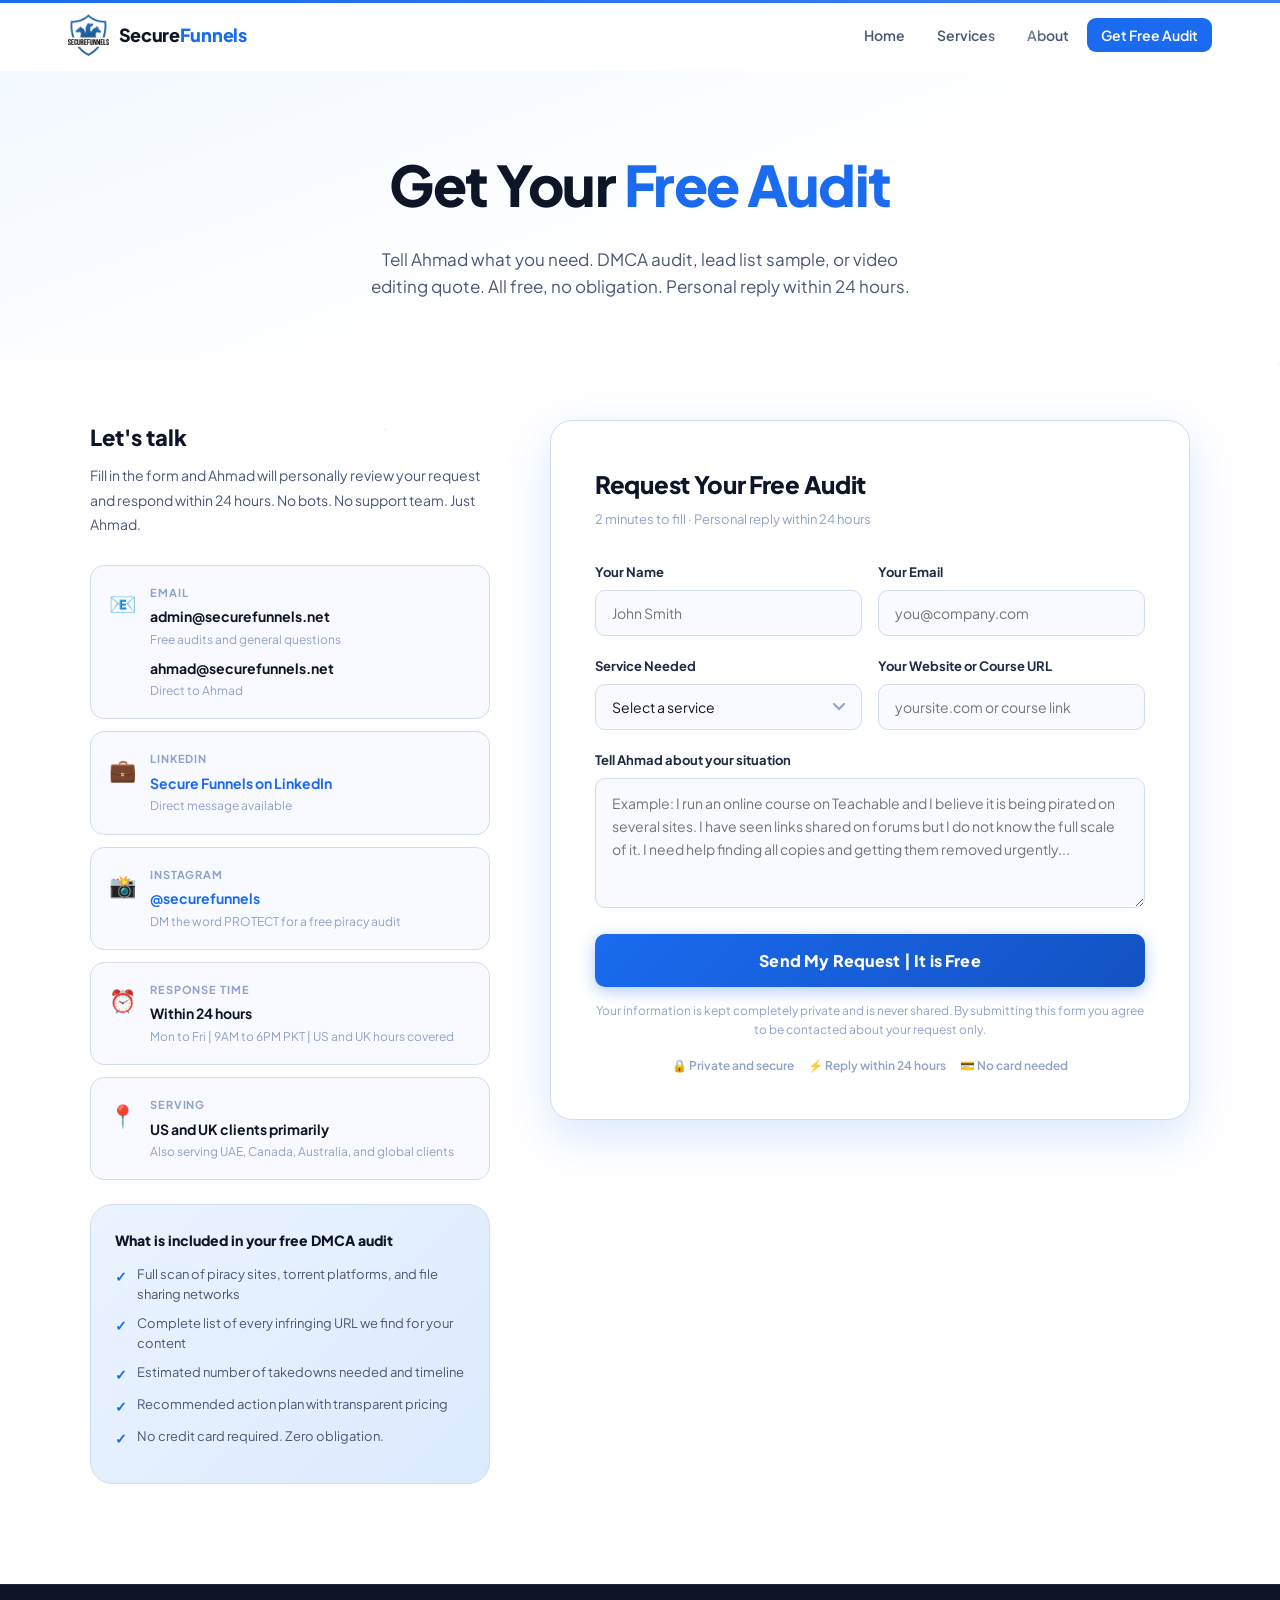
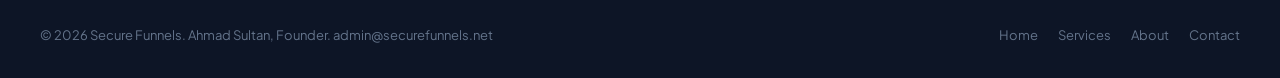
==== commit 7bb0ad5c: "Add files via upload" ====
--- a/contact/index.html
+++ b/contact/index.html
@@ -385,8 +385,8 @@
             <label for="service">Service Needed</label>
             <select id="service" name="service" required>
               <option value="" disabled selected>Select a service</option>
-              <option value="DMCA Takedown - Free Audit">DMCA Takedown · Free Audit</option>
-              <option value="B2B Lead Generation">B2B Lead Generation</option>
+              <option value="Brand Protection - Free Piracy Audit">Brand Protection · Free Piracy Audit</option>
+              <option value="Lead Generation - Free 50 Leads">Lead Generation and Email Outreach · Free 50-Lead Sample</option>
               <option value="Video Editing">Video Editing</option>
               <option value="Multiple Services">Multiple Services</option>
               <option value="Not sure">Not Sure · Let Ahmad Advise</option>
@@ -621,7 +621,7 @@
     var key=window.SF_FORM_KEY||'';
     if(!key||key.indexOf('PASTE')===0){ err('The form is not connected yet. Please email us at <a href="mailto:'+EMAIL+'" style="font-weight:700;text-decoration:underline">'+EMAIL+'</a>.'); return; }
     btn.disabled=true; var old=btn.textContent; btn.textContent='Sending...';
-    var data={access_key:key,subject:'New Free Audit Request: '+svc+' ('+name+')',from_name:'Secure Funnels Website',
+    var data={access_key:key,subject:'New website enquiry: '+svc+' ('+name+')',from_name:'Secure Funnels Website',
       name:name,email:email,service:svc,website:f.website.value.trim(),message:msg,
       page:location.href,botcheck:f.botcheck.checked};
     try{ var p=new URLSearchParams(location.search); ['utm_source','utm_medium','utm_campaign','utm_content','fbclid'].forEach(function(k){ if(p.get(k)) data[k]=p.get(k); }); var ls=sessionStorage.getItem('sf_utm'); if(ls){ Object.assign(data, JSON.parse(ls)); } }catch(x){}
